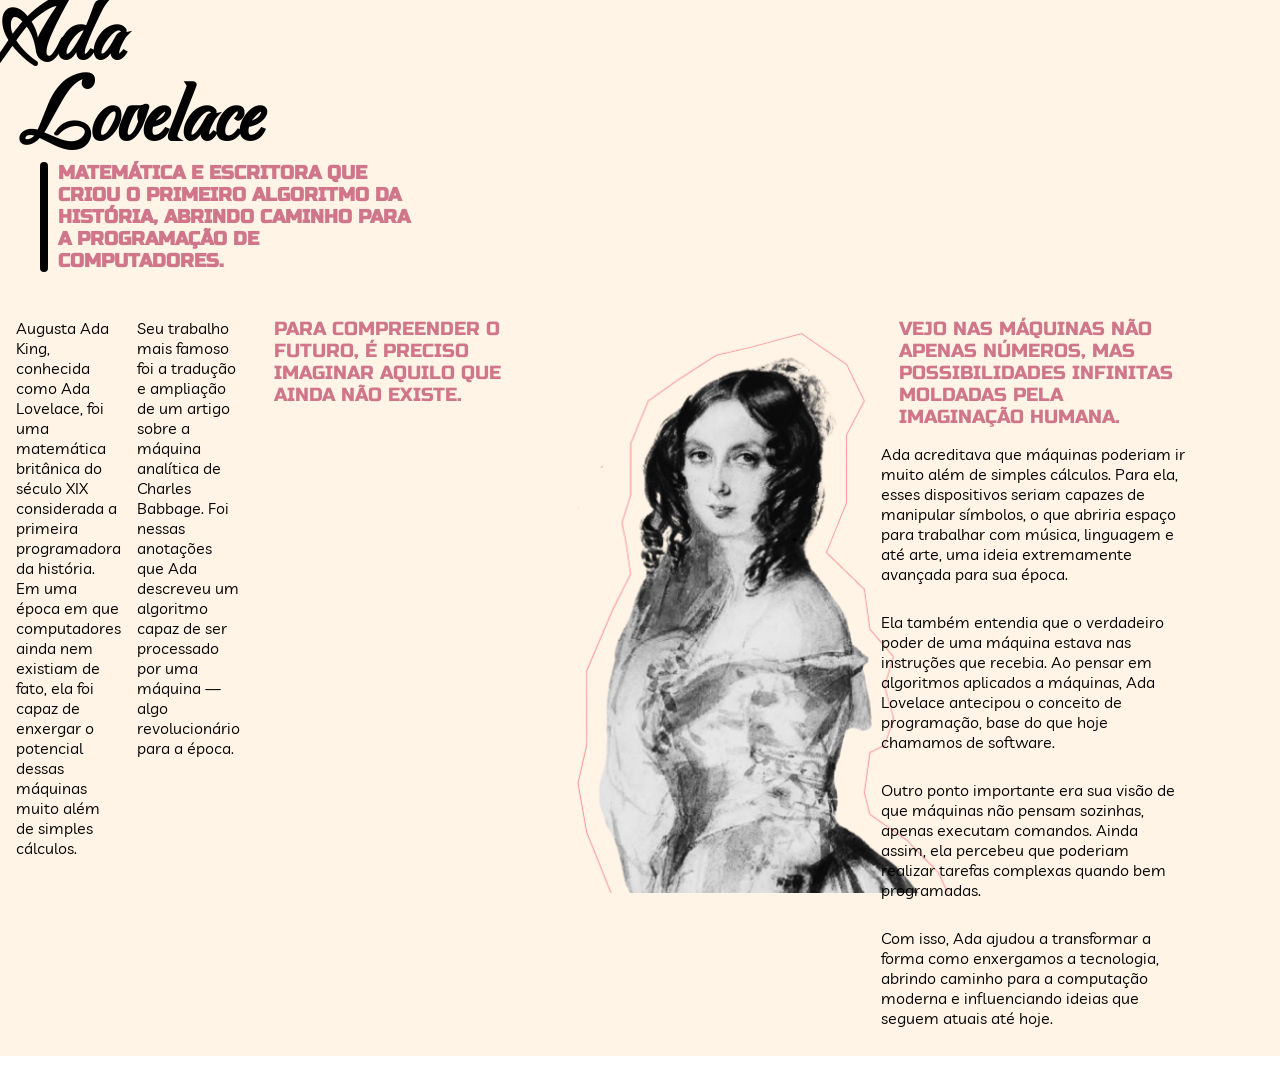
==== index.html @ cf8554fb "Principais feitos" ====
<!DOCTYPE html>
<html lang="pt-br">

<head>
    <meta charset="UTF-8">
    <meta name="viewport" content="width=device-width, initial-scale=1.0">
    <title>MulheresComputação</title>
    <link href="https://fonts.googleapis.com/css2?family=Carattere&display=swap" rel="stylesheet">
    <link href="https://fonts.googleapis.com/css2?family=Livvic:wght@500&display=swap" rel="stylesheet">
    <link href="https://fonts.googleapis.com/css2?family=Russo+One&display=swap" rel="stylesheet">
    <link rel="stylesheet" href="css/style.css">

</head>

<body>
    <div class="fundo">
        <div class="titulo">
            <h1>
                <span class="linha1">Ada</span>
                <span class="linha2">Lovelace</span>
            </h1>
        </div>
        <div class="frase">
            <h3>Matemática e escritora que criou o primeiro algoritmo da história, abrindo caminho para a programação de
                computadores.</h3>
        </div>
        <div class="textos">
            <div class="escrita">

                <div>
                    <p>Augusta Ada King, conhecida como Ada Lovelace, foi uma matemática britânica do século XIX considerada
                        a primeira programadora da história. Em uma época em que computadores ainda nem existiam de fato,
                        ela foi capaz de enxergar o potencial dessas máquinas muito além de simples cálculos.</p>
                    </div>
                    <div>
                        <p>Seu trabalho mais famoso foi a tradução e ampliação de um artigo sobre a máquina analítica de Charles
                            Babbage. Foi nessas anotações que Ada descreveu um algoritmo capaz de ser processado por uma máquina
                            — algo revolucionário para a época.</p>
                        </div>
                        <h3 class="frases">Para compreender o futuro, é preciso imaginar aquilo que ainda não existe.</h3>
                    </div>
            <div class="foto">
                <img src="img/Design sem nome (7).png" alt="Ada Lovelace">
            </div>
            <div class="coluna">

                <h3 class="frases">Vejo nas máquinas não apenas números, mas possibilidades infinitas moldadas pela
                    imaginação humana.</h3>
                <p class="textos2">
                    Ada acreditava que máquinas poderiam ir muito além de simples cálculos. Para ela, esses dispositivos
                    seriam capazes de manipular símbolos, o que abriria espaço para trabalhar com música, linguagem e
                    até arte, uma ideia extremamente avançada para sua época.
                </p>
                <p class="textos2">
                    Ela também entendia que o verdadeiro poder de uma máquina estava nas instruções que recebia. Ao
                    pensar em algoritmos aplicados a máquinas, Ada Lovelace antecipou o conceito de programação, base do
                    que hoje chamamos de software.</p>
                <p class="textos2">Outro ponto importante era sua visão de que máquinas não pensam sozinhas, apenas
                    executam comandos. Ainda assim, ela percebeu que poderiam realizar tarefas complexas quando bem
                    programadas.
                </p>
                <p class="textos2">
                    Com isso, Ada ajudou a transformar a forma como enxergamos a tecnologia, abrindo caminho para a
                    computação moderna e influenciando ideias que seguem atuais até hoje.</p>
            </div>
        </div>
    </div>
    <script src="js/script.js"></script>
</body>

</html>
---- css/style.css ----
* {
    margin: 0;
    padding: 0;
    box-sizing: border-box;
}

.fundo {
    background-color: #FFF4E6;
    width: 100%;
}

.titulo {
    font-family: 'Carattere';
    font-size: 45px;
    font-weight: 300;
    color: #000;
    gap: -3px;
    line-height: 0.9;
}

.linha1 {
    display: block;
}

.linha2 {
    display: block;
    margin-left: 20px;
    /* desloca pra direita */
}

.frases {
    padding-left: 18px;
    color: #D0768B;
    font-family: 'Russo One', sans-serif;
    font-weight: 400;
    min-width: 305px;
    text-transform: uppercase;
}

.frase {
    position: relative;
    padding-left: 16px;
    padding-left: 18px;
    color: #D0768B;
    font-family: 'Russo One', sans-serif;
    font-weight: 400;
    max-width: 370px;
    text-transform: uppercase;
    margin-left: 40px;
    margin-bottom: 30px;
}

.frase::before {
    content: "";
    position: absolute;
    left: 0;
    top: 0;
    width: 8px;
    height: 100%;
    background: black;
    border-radius: 10px;
    /* só a barra fica arredondada */
}

.escrita {
    display: flex;
    gap: 16px;
}

.textos {
    display: flex;
    font-family: 'Livvic', sans-serif;
    max-width: 250px;
    margin-bottom: 12px;
    padding: 16px;
}

.textos2 {
    font-family: 'Livvic', sans-serif;
    min-width: 280px;
    margin-bottom: 12px;
}

.foto {
    align-items: center;
    max-width: 320px;
}

.coluna {
    grid-column: 3;
    max-width: 320px;
    display: flex;
    flex-direction: column;
    gap: 16px;
}
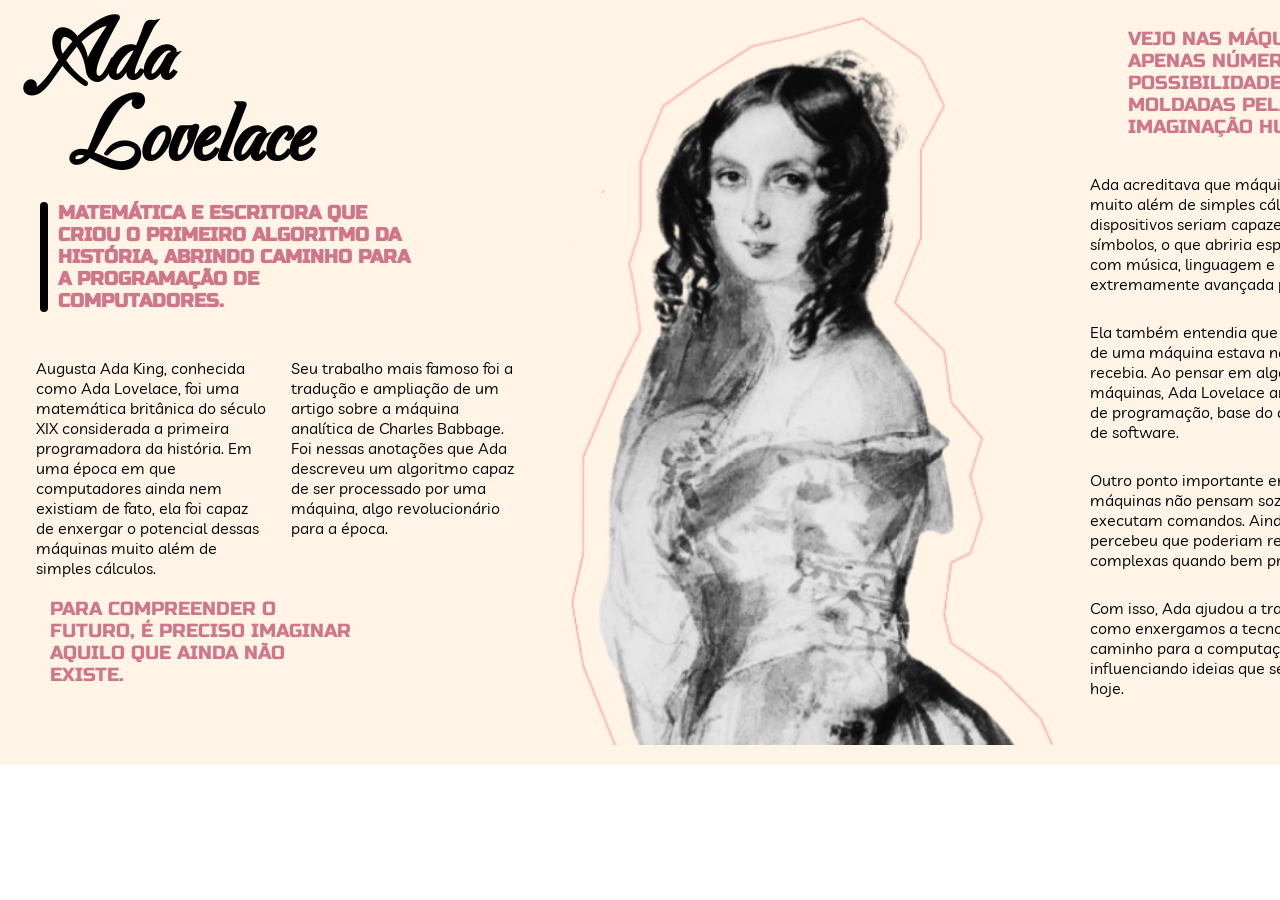
==== commit 53a5b921: "Ada Lovelace" ====
--- a/index.html
+++ b/index.html
@@ -25,7 +25,7 @@
                 computadores.</h3>
         </div>
         <div class="textos">
-            <div class="escrita">
+        <div class="escrita">
 
                 <div>
                     <p>Augusta Ada King, conhecida como Ada Lovelace, foi uma matemática britânica do século XIX considerada
@@ -34,13 +34,12 @@
                     </div>
                     <div>
                         <p>Seu trabalho mais famoso foi a tradução e ampliação de um artigo sobre a máquina analítica de Charles
-                            Babbage. Foi nessas anotações que Ada descreveu um algoritmo capaz de ser processado por uma máquina
-                            — algo revolucionário para a época.</p>
+                            Babbage. Foi nessas anotações que Ada descreveu um algoritmo capaz de ser processado por uma máquina, algo revolucionário para a época.</p>
                         </div>
                         <h3 class="frases">Para compreender o futuro, é preciso imaginar aquilo que ainda não existe.</h3>
                     </div>
             <div class="foto">
-                <img src="img/Design sem nome (7).png" alt="Ada Lovelace">
+                <img src="img/Design sem nome (7).png" style="width: 530px;" alt="Ada Lovelace">
             </div>
             <div class="coluna">
 
--- a/css/style.css
+++ b/css/style.css
@@ -16,6 +16,8 @@
     color: #000;
     gap: -3px;
     line-height: 0.9;
+    padding: 20px;
+    padding-left: 50px;
 }
 
 .linha1 {
@@ -25,11 +27,11 @@
 .linha2 {
     display: block;
     margin-left: 20px;
-    /* desloca pra direita */
 }
 
 .frases {
     padding-left: 18px;
+    margin: 20px;
     color: #D0768B;
     font-family: 'Russo One', sans-serif;
     font-weight: 400;
@@ -39,7 +41,6 @@
 
 .frase {
     position: relative;
-    padding-left: 16px;
     padding-left: 18px;
     color: #D0768B;
     font-family: 'Russo One', sans-serif;
@@ -59,31 +60,47 @@
     height: 100%;
     background: black;
     border-radius: 10px;
-    /* só a barra fica arredondada */
 }
 
 .escrita {
-    display: flex;
-    gap: 16px;
+    display: grid;
+    grid-template-columns: 1fr 1fr;
+    gap: 10px;
+    width: 500px;
+}
+
+.escrita div {
+    padding: 0 6px;
+}
+
+.escrita .frases {
+    grid-column: 1 / 3;
+    width: 0%;
+    margin-top: 10px;
+    padding-left: 0;
 }
 
 .textos {
-    display: flex;
+    display: grid;
+    grid-template-columns: 700px 500px 360px;
+    gap: 20px;
+    padding: 16px 30px;
+    align-items: start;
     font-family: 'Livvic', sans-serif;
-    max-width: 250px;
     margin-bottom: 12px;
-    padding: 16px;
 }
 
 .textos2 {
     font-family: 'Livvic', sans-serif;
-    min-width: 280px;
+    min-width: 340px;
     margin-bottom: 12px;
 }
 
 .foto {
     align-items: center;
-    max-width: 320px;
+    max-width: 1000px;
+    margin-top: -360px;
+    margin-left: -200px;
 }
 
 .coluna {
@@ -92,4 +109,6 @@
     display: flex;
     flex-direction: column;
     gap: 16px;
+    margin-top: -350px;
+     margin-left: -180px;
 }
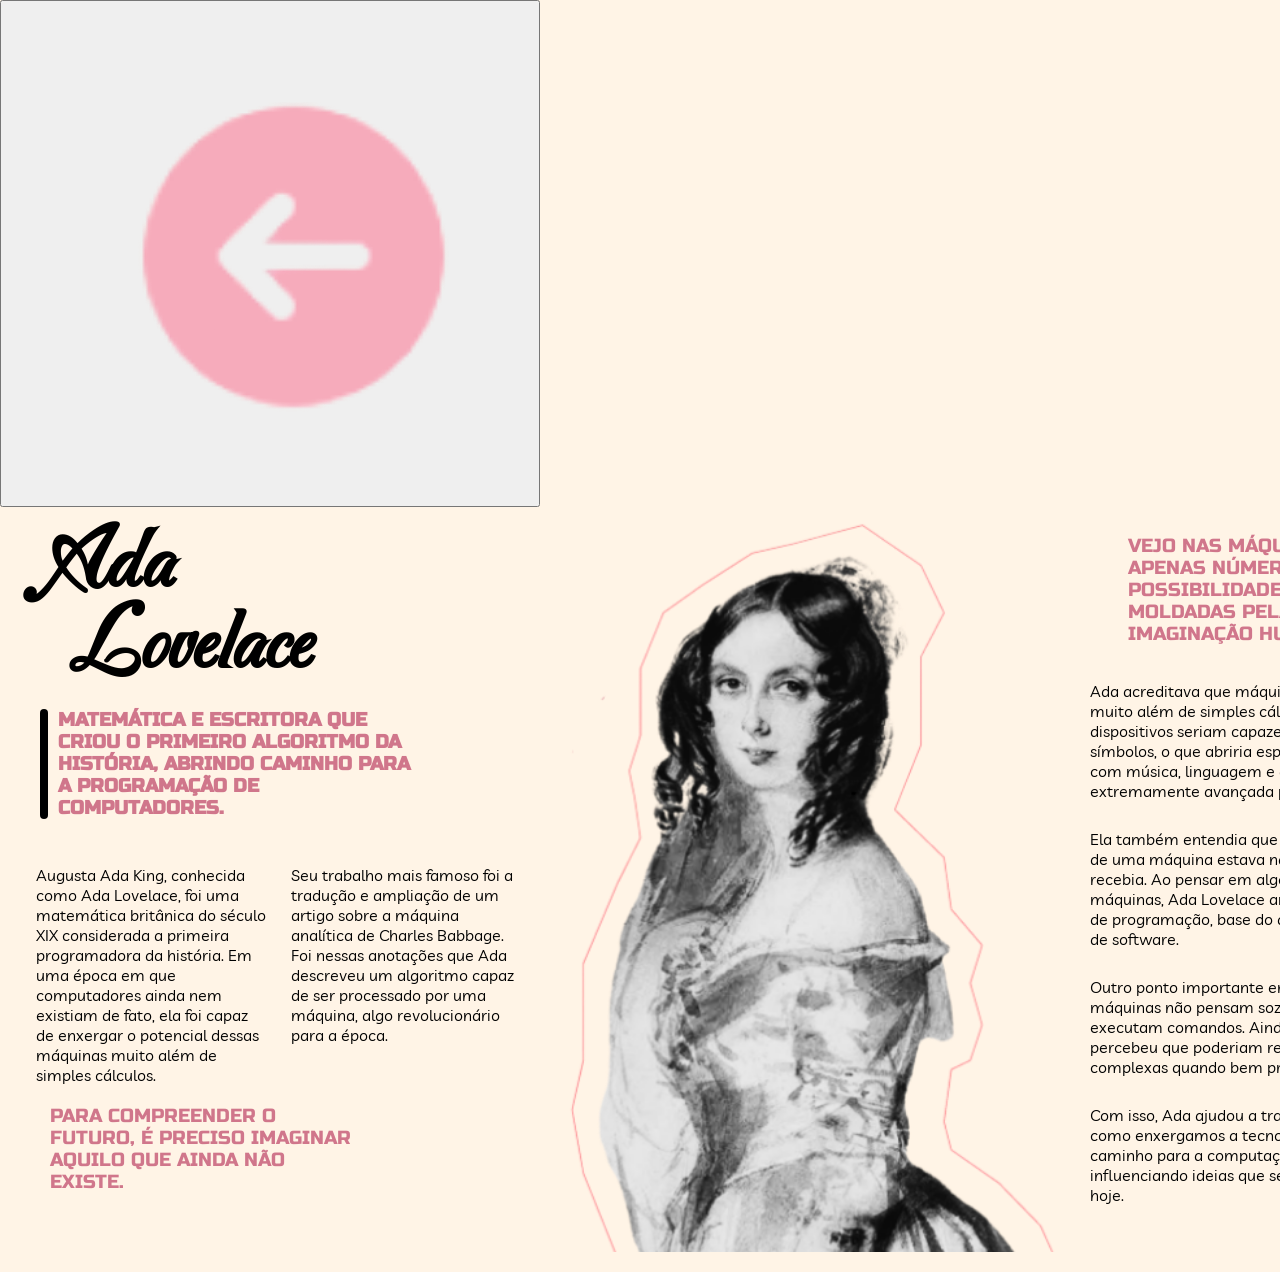
==== commit 33b6ae45: "o que fizeram" ====
--- a/index.html
+++ b/index.html
@@ -14,6 +14,9 @@
 
 <body>
     <div class="fundo">
+        <div class="voltar">
+            <button><img src="img/Design sem nome (11).png" alt=""></button>
+        </div>
         <div class="titulo">
             <h1>
                 <span class="linha1">Ada</span>
@@ -25,19 +28,23 @@
                 computadores.</h3>
         </div>
         <div class="textos">
-        <div class="escrita">
+            <div class="escrita">
 
                 <div>
-                    <p>Augusta Ada King, conhecida como Ada Lovelace, foi uma matemática britânica do século XIX considerada
-                        a primeira programadora da história. Em uma época em que computadores ainda nem existiam de fato,
+                    <p>Augusta Ada King, conhecida como Ada Lovelace, foi uma matemática britânica do século XIX
+                        considerada
+                        a primeira programadora da história. Em uma época em que computadores ainda nem existiam de
+                        fato,
                         ela foi capaz de enxergar o potencial dessas máquinas muito além de simples cálculos.</p>
-                    </div>
-                    <div>
-                        <p>Seu trabalho mais famoso foi a tradução e ampliação de um artigo sobre a máquina analítica de Charles
-                            Babbage. Foi nessas anotações que Ada descreveu um algoritmo capaz de ser processado por uma máquina, algo revolucionário para a época.</p>
-                        </div>
-                        <h3 class="frases">Para compreender o futuro, é preciso imaginar aquilo que ainda não existe.</h3>
-                    </div>
+                </div>
+                <div>
+                    <p>Seu trabalho mais famoso foi a tradução e ampliação de um artigo sobre a máquina analítica de
+                        Charles
+                        Babbage. Foi nessas anotações que Ada descreveu um algoritmo capaz de ser processado por uma
+                        máquina, algo revolucionário para a época.</p>
+                </div>
+                <h3 class="frases">Para compreender o futuro, é preciso imaginar aquilo que ainda não existe.</h3>
+            </div>
             <div class="foto">
                 <img src="img/Design sem nome (7).png" style="width: 530px;" alt="Ada Lovelace">
             </div>
